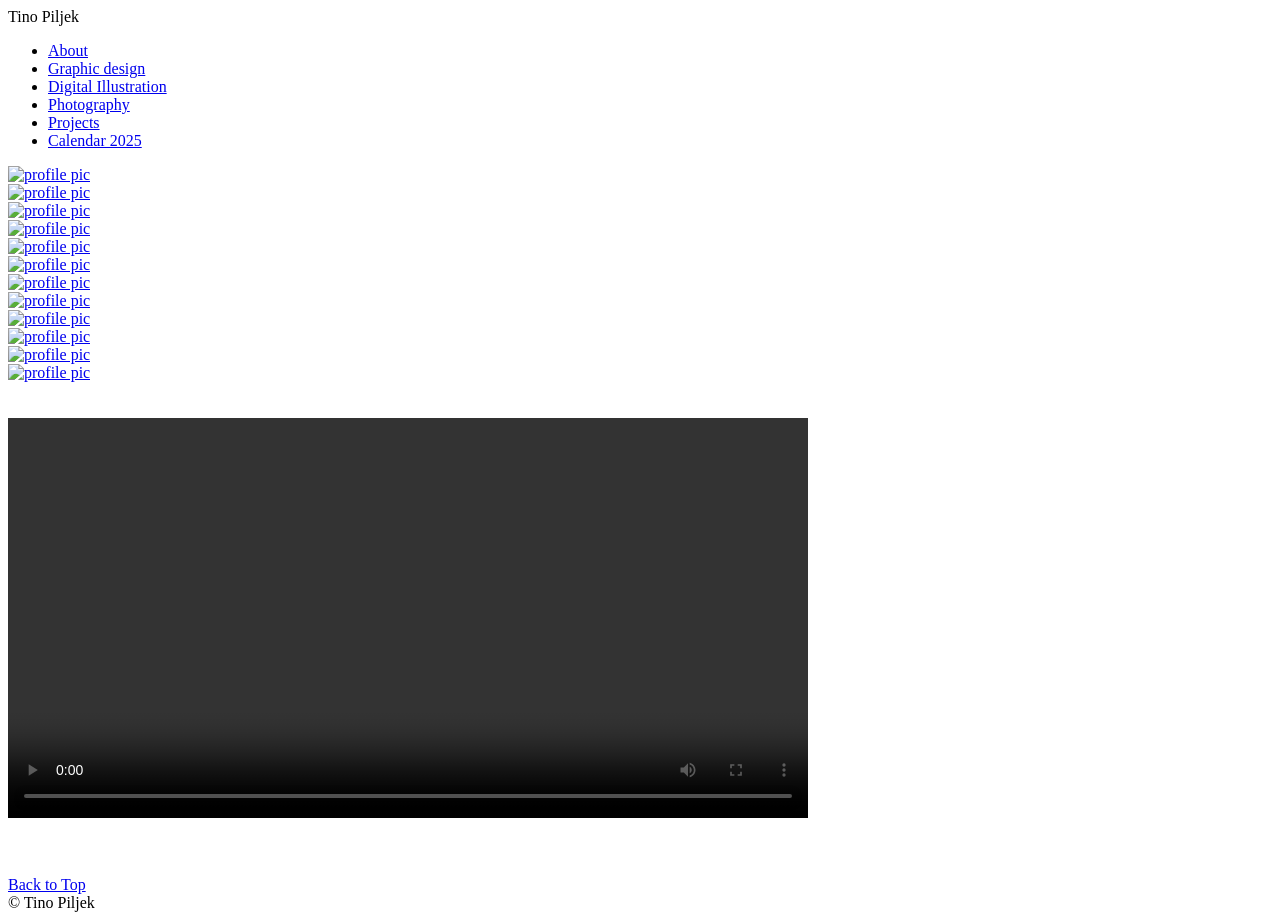
==== digital_illustration.html @ eace05e5 "Add files via upload" ====
<!DOCTYPE html>
<html lang="en">
<head>
    <meta charset="UTF-8">
    <meta http-equiv="X-UA-Compatible" content="IE=edge">
    <meta name="viewport" content="width=device-width, initial-scale=1.0">
    <title>Digital Illustration/Tino Piljek/Portfolio / </title>
    <link rel="stylesheet" href="css/style.css">
    <link rel="stylesheet" href="css/lightbox.min.css">
    <script src= "js/lightbox-plus-jquery.min.js"> </script>



   </head>

<body>
     <div class="hero-header" id="poc">
        <div class="wrapper">
            <header>
                <div class="logo">
                  
                    <div class="logo-text">Tino Piljek</div>
                </div>
                <nav>
                    <div class="togglebtn">
                        <span></span>
                        <span></span>
                        <span></span>
                    </div>

                    <ul class="navlinks">
                        <li><a href="index.html">About</a></li>
                        <li><a href="graphic_design.html">Graphic design</a></li>
                        <li><a href="digital_illustration.html">Digital Illustration</a></li>
                        <li><a href="photography.html">Photography</a></li>
                        <li><a href="projects.html">Projects</a></li>
                        <li><a href="calendar.html">Calendar 2025</a></li>

                    </ul>
                </nav>
            </header>
          

           <div class="galerija">
      
    <div class="container2">
                 <div class="hero-pic">
                    <a href="images/Digital_Illustration/01.gif"  data-lightbox="mygallery" data-title=""  ><img src="images/Digital_Illustration/mala/01_mala.gif" alt="profile pic"></a>
                 </div>

                
                 <div class="hero-pic">
                    <a href="images/Digital_Illustration/02.gif" data-lightbox="mygallery"><img src="images/Digital_Illustration/mala/02_mala.gif" alt="profile pic"></a>
                 </div>


                     </div>



<div class="container2">
                 <div class="hero-pic">
<a href="images/Digital_Illustration/03.jpg"  data-lightbox="mygallery"><img src="images/Digital_Illustration/mala/03_mala.jpg" alt="profile pic"></a>                 </div>

 <div class="hero-pic">
<a href="images/Digital_Illustration/04.jpg"  data-lightbox="mygallery"><img src="images/Digital_Illustration/mala/04_mala.jpg" alt="profile pic"></a>                 
</div>


 <div class="hero-pic">
<a href="images/Digital_Illustration/05.jpg"  data-lightbox="mygallery"><img src="images/Digital_Illustration/mala/05_mala.jpg" alt="profile pic"></a>                 
</div>


</div>


 <div class="container2">
                 <div class="hero-pic">
              <a href="images/Digital_Illustration/06.jpg"  data-lightbox="mygallery"><img src="images/Digital_Illustration/mala/06_mala.jpg" alt="profile pic"></a>
          </div>

    <div class="hero-pic">
                   <a href="images/Digital_Illustration/07.jpg"  data-lightbox="mygallery"><img src="images/Digital_Illustration/mala/07_mala.jpg" alt="profile pic"></a>
                 </div>



             <div class="hero-pic">
<a href="images/Digital_Illustration/08.jpg"  data-lightbox="mygallery"><img src="images/Digital_Illustration/mala/08_mala.jpg" alt="profile pic"></a>                    </div>
                     </div>



<div class="container2">
                 <div class="hero-pic">
<a href="images/Digital_Illustration/09.jpg"  data-lightbox="mygallery"><img src="images/Digital_Illustration/mala/09_mala.jpg" alt="profile pic"></a>                 </div>

 <div class="hero-pic">
<a href="images/Digital_Illustration/10.jpg"  data-lightbox="mygallery"><img src="images/Digital_Illustration/mala/10_mala.jpg" alt="profile pic"></a>                 
</div>


 <div class="hero-pic">
<a href="images/Digital_Illustration/11.jpg"  data-lightbox="mygallery"><img src="images/Digital_Illustration/mala/11_mala.jpg" alt="profile pic"></a>                 
</div>


</div>


 <div class="container2">
                 <div class="hero-pic">
              <a href="images/Digital_Illustration/12.jpg"  data-lightbox="mygallery"><img src="images/Digital_Illustration/mala/12_mala.jpg" alt="profile pic"></a>
          </div>

                     </div>

<br>
<br>

 <div class="container2">
                <div class="hero-pic">
              
<video src="video/animacija.mp4" width="800px" controls poster>
</video>
          </div>


                     </div>




              <br>
              <br>
              <br>


<div class="container">
 <div class="btn-group">
                       <a href="#poc" class="btn">Back to Top</a>
                    </div>
                 </div>


 <!---typed js for typing text effect-->
     <script src="https://cdnjs.cloudflare.com/ajax/libs/typed.js/2.0.10/typed.min.js"></script>
     <script>
        /** creating button click show hide navbar **/
        var togglebtn=document.querySelector(".togglebtn");
        var nav=document.querySelector(".navlinks");
        var links=document.querySelector(".navlinks li");

        togglebtn.addEventListener("click", function(){
            this.classList.toggle("click");
            nav.classList.toggle("open");
        })

        var typed=new Typed(".input",{
            strings:["Frontend Developer","UX Designer","Web Developer"],
            typedSpeed:70,
            backSpeed:55,
            loop:true
        })
     </script>

    

     </div>
</div>





               

<div id="box">    
  <div id="dno">

 &copy; Tino Piljek
    </div></div>


</body>
</html>
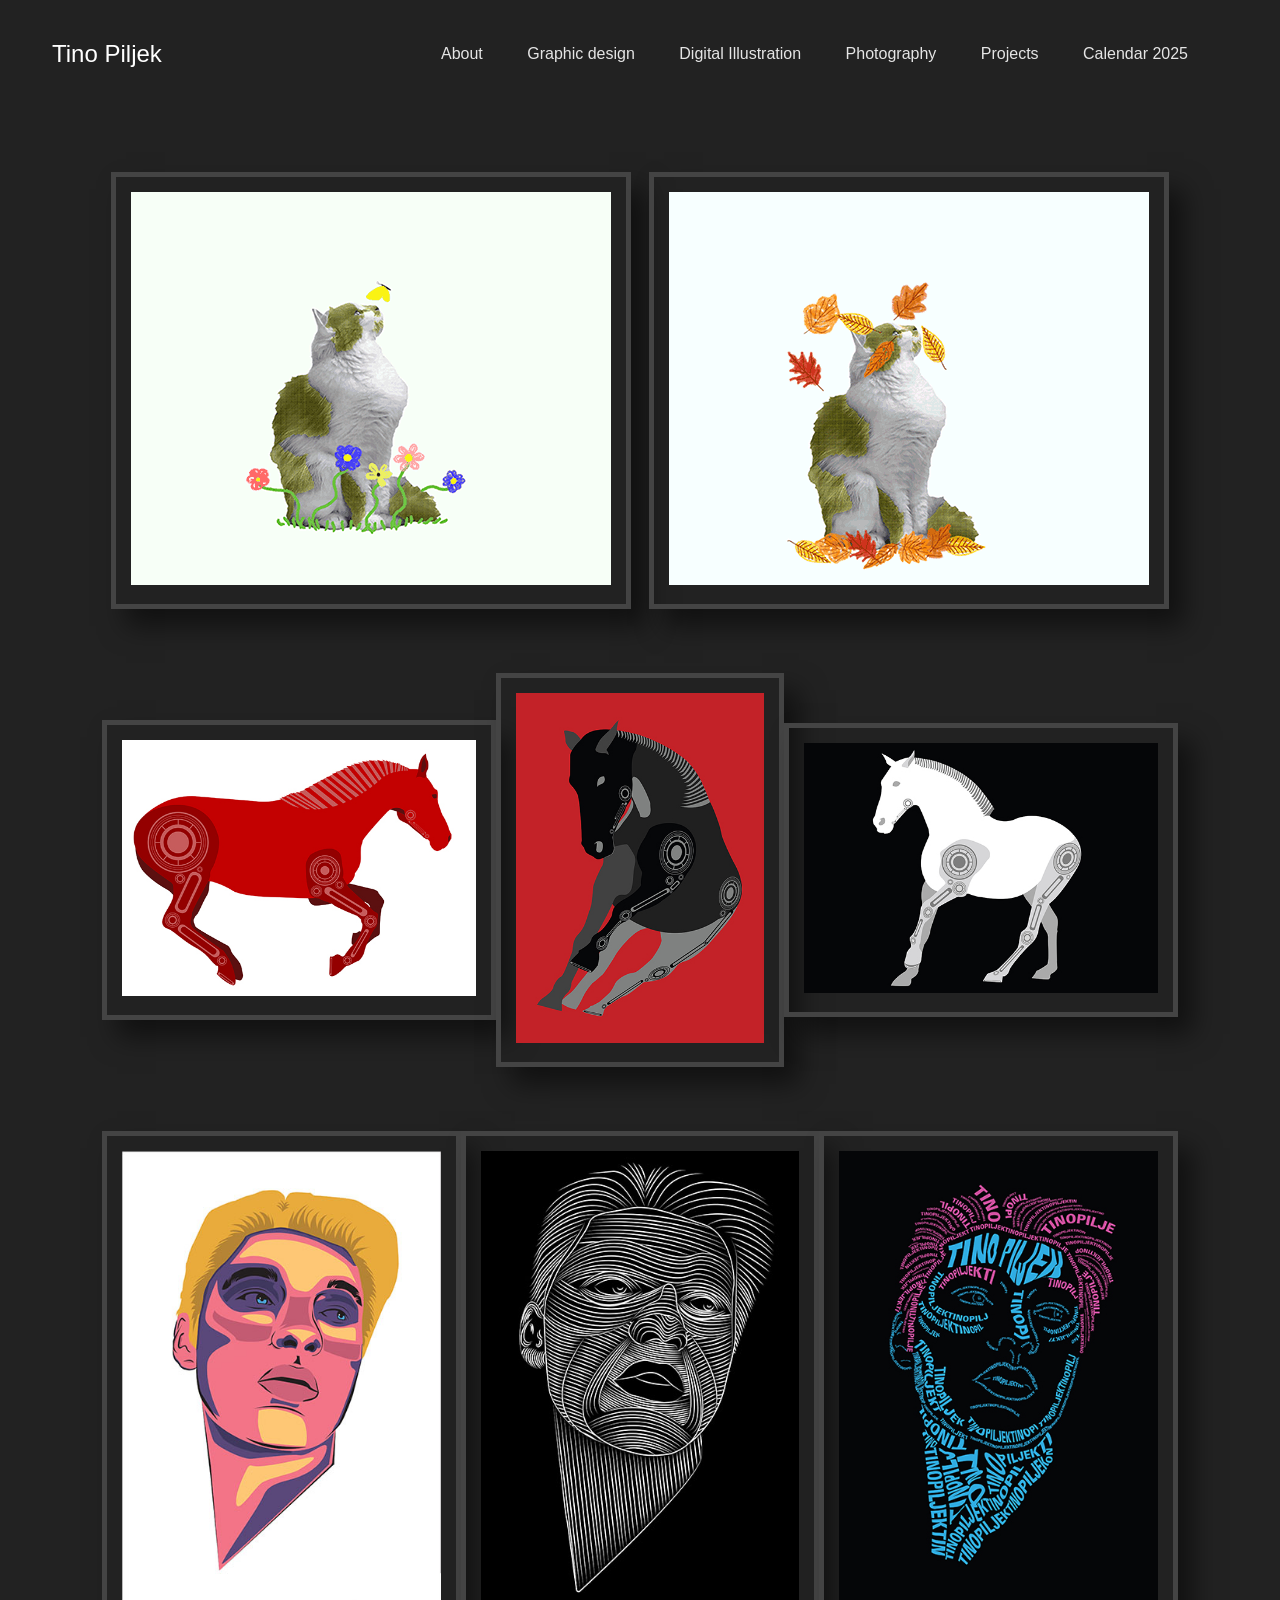
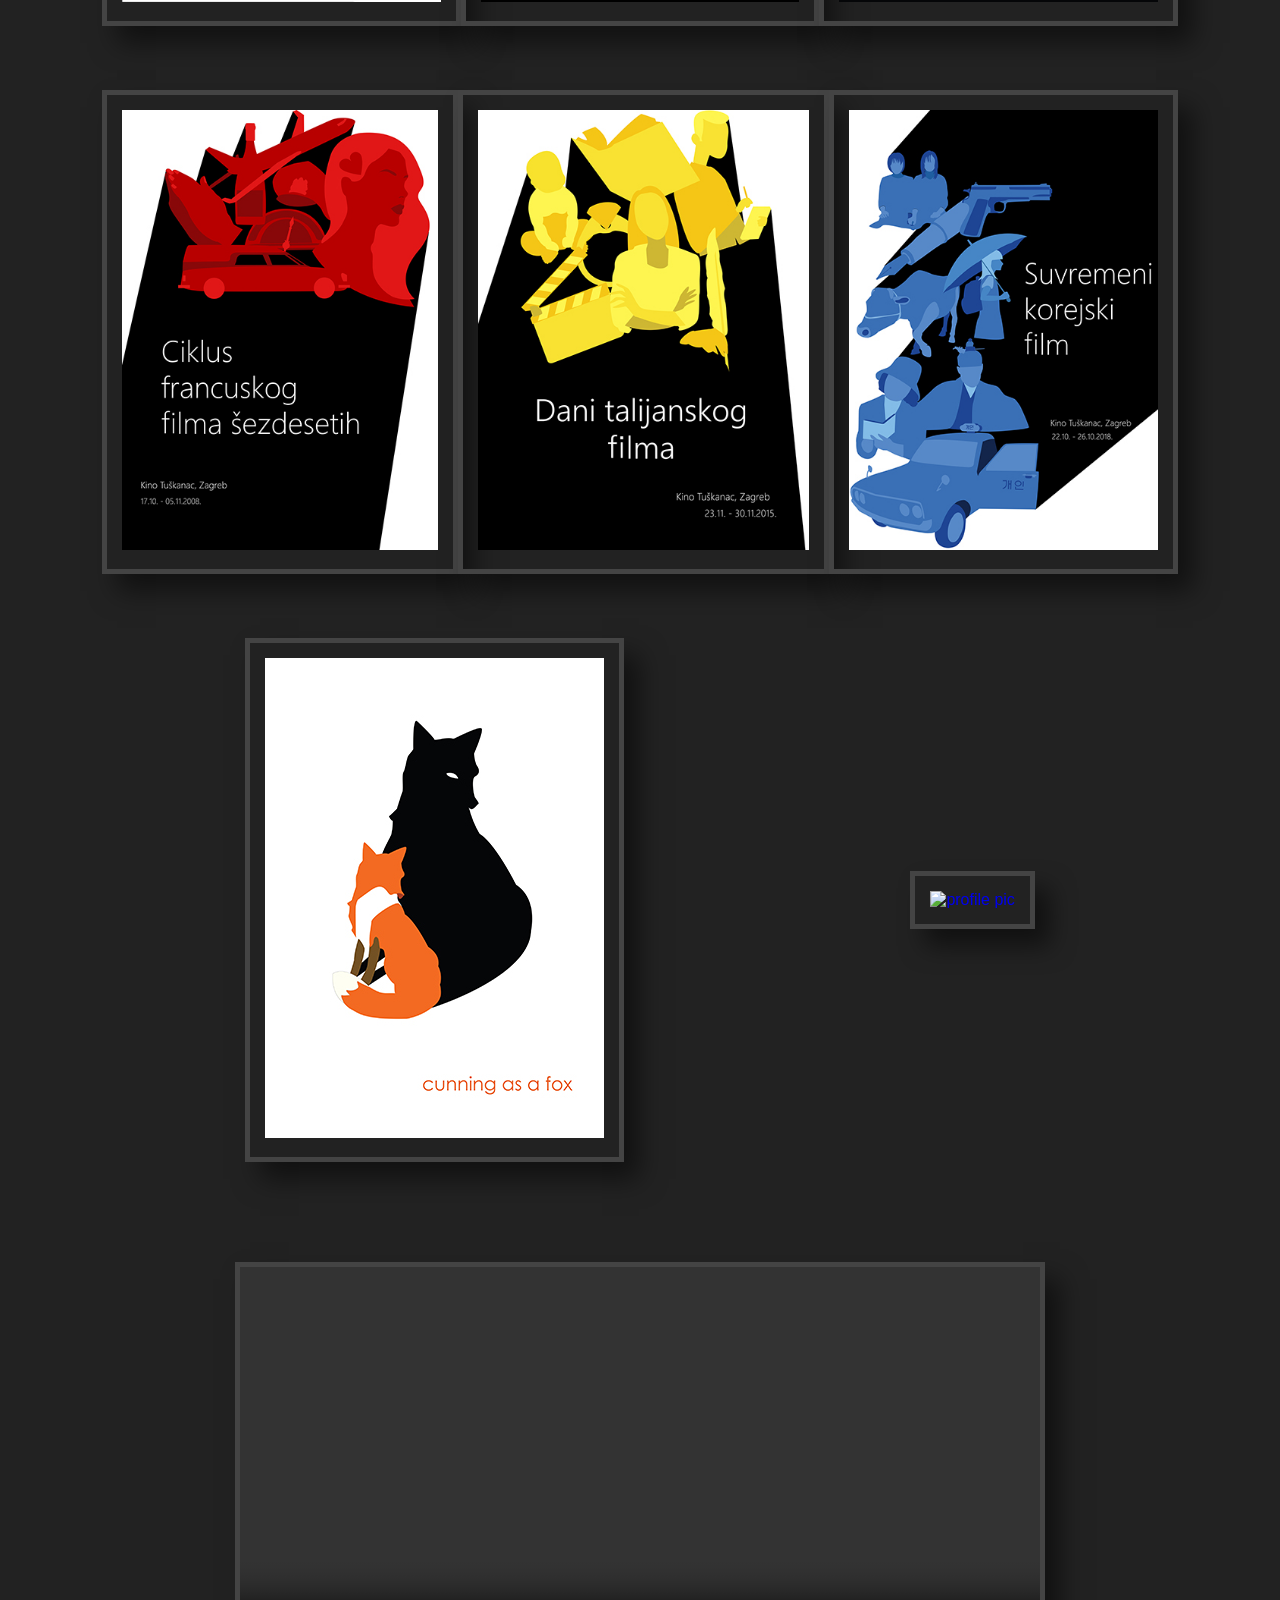
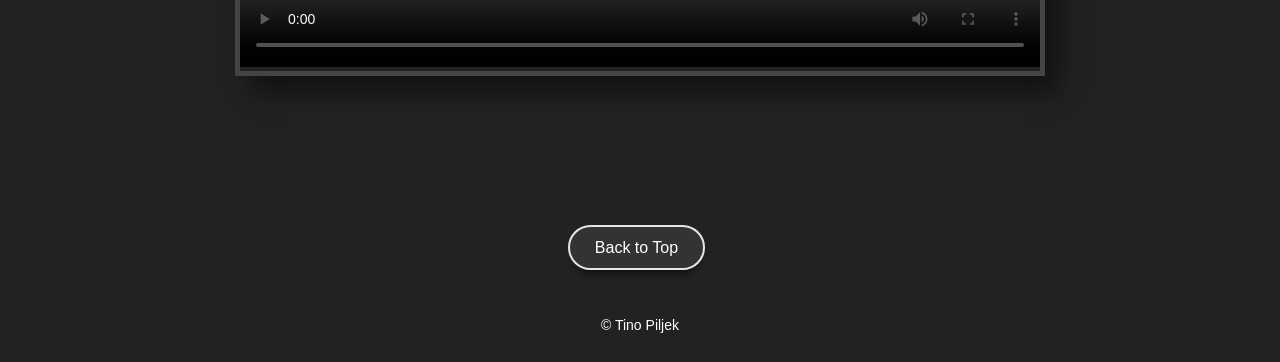
==== commit dd032689: "Update digital_illustration.html" ====
--- a/digital_illustration.html
+++ b/digital_illustration.html
@@ -113,6 +113,10 @@
                  <div class="hero-pic">
               <a href="images/Digital_Illustration/12.jpg"  data-lightbox="mygallery"><img src="images/Digital_Illustration/mala/12_mala.jpg" alt="profile pic"></a>
           </div>
+     
+<div class="hero-pic">
+                    <a href="images/Digital_Illustration/13.gif"  data-lightbox="mygallery" ><img src="images/Digital_Illustration/mala/13_mala.gif" alt="profile pic"></a>
+                 </div>
 
                      </div>
 
@@ -184,4 +188,4 @@
 
 
 </body>
-</html>+</html>
--- a/css/style.css
+++ b/css/style.css
@@ -0,0 +1,276 @@
+.galerija {
+
+margin: 10px 50px;
+}
+
+.galerija img {
+transition: 1s;
+padding: 15px;
+width: 200px;
+}
+
+.galerija img:hover {
+filter: grayscale(80%);
+transform: scale (1.1);
+}
+
+*{
+    box-sizing: border-box;
+    padding: 0;
+    margin: 0;
+    font-family: poppins,sans-serif;
+    text-decoration: none;
+}
+body{
+    overflow-x: hidden;
+}
+.hero-header{
+    width:100%;
+    height: 100%;
+    min-height: 100vh;
+    background: #222;
+
+}
+.wrapper{
+    width:1280px;
+    max-width: 95%;
+    margin: 0 auto;
+    padding: 0 20px;
+}
+
+header{
+    padding: 40px 0 30px;
+    display: flex;
+    justify-content: space-between;
+    align-items: center;
+    flex-wrap: wrap;
+}
+.logo{
+    display: inline-flex;
+    justify-content: center;
+    align-items: center;
+}
+.logo i{
+    height: 45px;
+    width:45px;
+    background-color: #007ced;
+    border-radius: 50%;
+    color:#fff;
+    font-weight: 700;
+    font-size: 1.5rem;
+    padding: 10px;
+    margin-right: 5px;
+    cursor: pointer;
+    text-align: center;
+    
+}
+.logo .logo-text{
+    font-size: 24px;
+    font-weight: 500;
+    color:#fff;
+}
+
+
+nav .togglebtn{
+    width: 35px;
+    height: 35px;
+    position: absolute;
+    top:45px;
+    right: 3%;
+    z-index: 5;
+    cursor: pointer;
+    display: none;
+}
+nav .togglebtn span{
+    display: block;
+    background-color: #007ced;
+    margin: 5px 0px;
+    width:100%;
+    height:3px;
+    transition: 0.3s;
+    transition-property:  transform, opacity;
+
+}
+
+nav a:hover {
+    background-color: #000;
+	color:white;
+	
+}
+
+nav .navlinks{
+    list-style-type: none;
+}
+nav .navlinks li{
+    display: inline-block;
+}
+nav .navlinks li a{
+     color:#e5e5e5;
+     margin-right: 2.5rem;
+}
+.container {
+    display: flex;
+    justify-content: space-around;
+    align-items: center;
+    padding-top:4rem;
+}
+.container .hero-pic{
+    width: 480px;
+    height: 380px;
+    border-radius: 0%;
+    overflow: hidden;
+    border: 5px solid #444;
+    box-shadow: 15px 17px 25px rgba(0,0,0,0.5);
+}
+
+.hero-pic img{
+    height: 100%;
+    width: 100%;
+    transition: 0.5s;
+}
+.hero-pic img:hover{
+    transform: scale(1.2);
+}
+.hero-text{
+    max-width: 600px;
+    display: flex;
+    flex-direction: column;
+}
+.hero-text h5{
+    color:#e5e5e5;
+    font-size: 14px;
+}
+.hero-text h5 span{
+    color:#007ced;
+    font-size: 16px;
+}
+.hero-text h1{
+    color: #007ced;
+    font-size: 3rem;
+    
+}
+.hero-text p{
+    color:#e5e5e5;
+    
+
+}
+.btn-group{
+    margin:45px 0;
+}
+.btn-group .btn{
+    border-color: #d5d5d5;
+    color:#fff;
+    background-color: #333;
+    padding: 12px 25px;
+    margin: 5px 0px;
+    margin-right:7px;
+    border-radius: 30px;
+    border:2px solid #e5e5e5;
+    box-shadow:  0 10px 10px -8px rgb(0 0 0 / 78%);
+
+    align-items: center;
+
+}
+.btn.active{
+    border-color: #007ced;
+}
+.hero-text .social i{
+    color: #e5e5e5;
+    font-size: 18px;
+    margin-right: 10px;
+    transition: 0.5s;
+}
+.hero-text .social i:hover{
+    color:#007ced;
+    transform: rotate(360deg);
+}
+/* Respnosiv design & displaying navbar for small screen */
+@media(max-width:930px)
+{
+    nav .togglebtn{
+        display: initial;
+    }
+    /* for toggle button**/
+    .click {
+        top:45px;
+    }
+    .click span{
+        position: absolute;
+        margin-top:12px
+    }
+    .click span:first-child{
+        transform: rotate(-40deg);
+    }
+    .click span:nth-child(2)
+    {
+        opacity: 0;
+        margin:0;
+    }
+    .click span:last-child{
+        transform: rotate(45deg);
+        top:0;
+    }
+    nav .navlinks{
+        position: absolute;
+        top:110px;
+        right:-100%;
+        bottom: 0;
+        width: 60%;
+        height: 100vh;
+        background-color: #222;
+        z-index: 3;
+        box-shadow: 5px 13px 30px rgba(0,0,0,0.1);
+        transition: 0.5s;
+        padding: 25px 0px;
+    }
+    nav .navlinks li{
+        display: block;
+    }
+    nav .navlinks li a{
+        display: block;
+        margin-bottom: 15px;
+        text-align: center;
+    }
+    nav .navlinks.open{
+        right:0;
+    }
+}
+@media(max-width:768px)
+{
+    .container{
+        flex-direction: column;
+        padding-top:2rem
+    }
+    .hero-text{
+        padding:40px 0px;
+    }
+}
+
+
+#dno {
+	margin:auto;
+	width:100%;
+	height:50px;
+	padding-top:5px;
+	text-align:center;
+	font-size:14px;
+	color:#fff;
+	background-color: #222;
+
+}
+
+.container2 {
+    display: flex;
+    justify-content: space-around;
+    align-items: center;
+    padding-top:4rem;
+}
+.container2 .hero-pic{
+    width: auto;
+    height: auto;
+    border-radius: 0%;
+    overflow: hidden;
+    border: 5px solid #444;
+    box-shadow: 15px 17px 25px rgba(0,0,0,0.5);
+}
+
